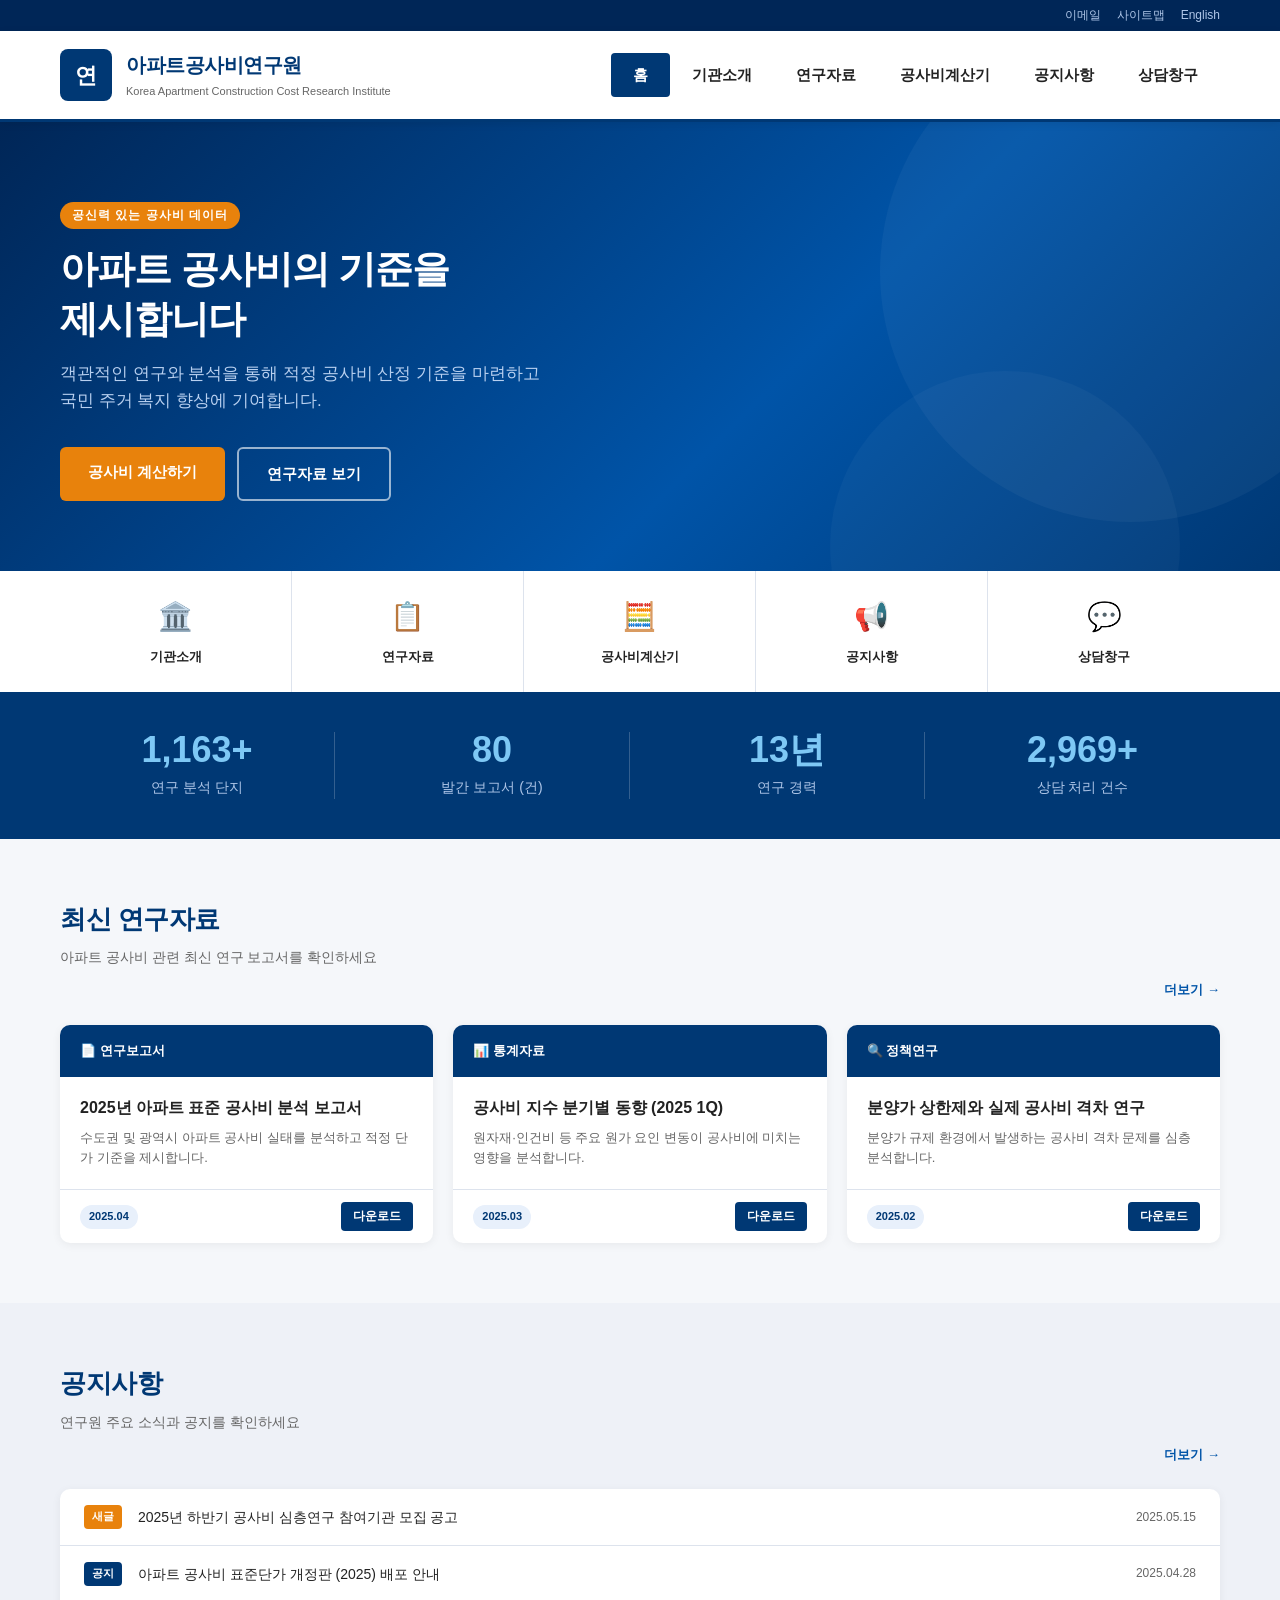
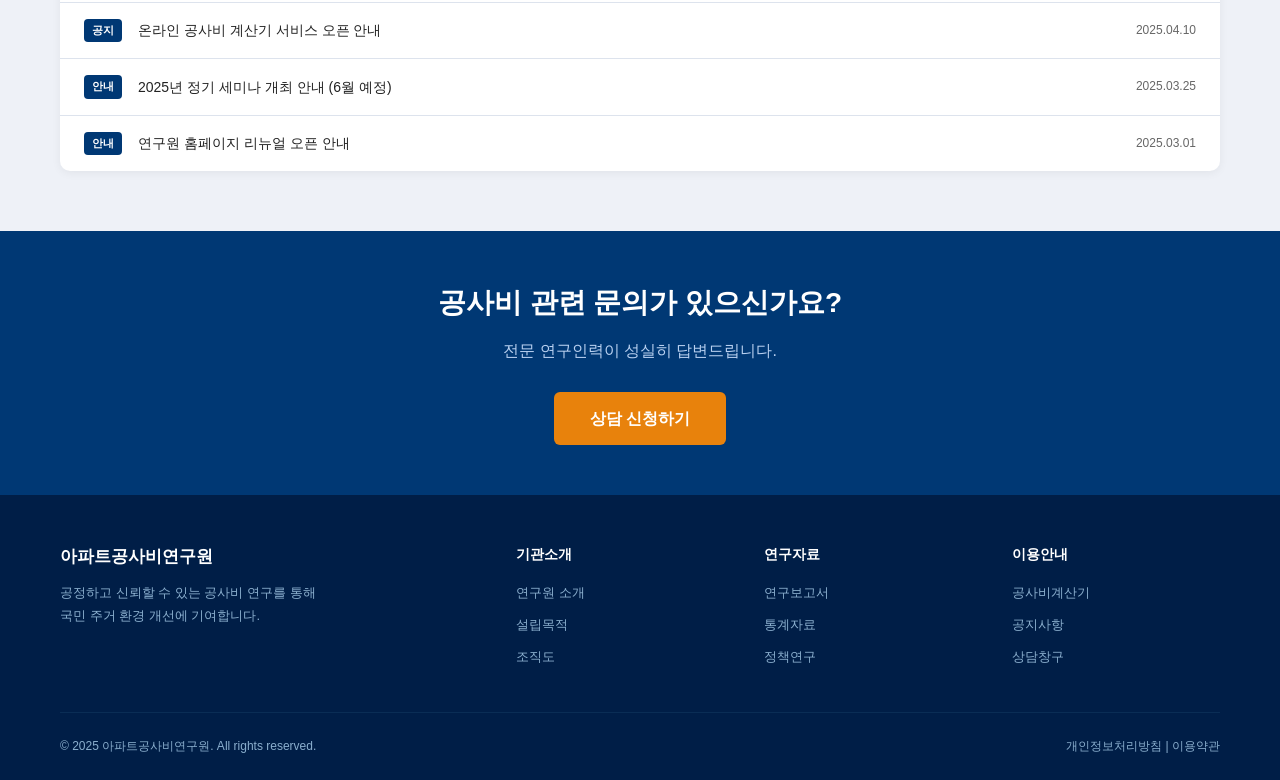
==== index.html @ 6e4dda20 "첫 번째 커밋: 아파트공사비연구원 홈페이지" ====
<!DOCTYPE html>
<html lang="ko">
<head>
  <meta charset="UTF-8">
  <meta name="viewport" content="width=device-width, initial-scale=1.0">
  <title>아파트공사비연구원</title>
  <link rel="stylesheet" href="css/style.css">
</head>
<body>

<!-- 상단 유틸 -->
<div class="top-bar">
  <div class="container">
    <a href="#">이메일</a>
    <a href="#">사이트맵</a>
    <a href="#">English</a>
  </div>
</div>

<!-- 헤더 -->
<header>
  <div class="container">
    <div class="header-inner">
      <a href="index.html" class="logo">
        <div class="logo-icon">연</div>
        <div class="logo-text">
          <h1>아파트공사비연구원</h1>
          <p>Korea Apartment Construction Cost Research Institute</p>
        </div>
      </a>
      <button class="menu-toggle">☰</button>
      <nav>
        <ul>
          <li><a href="index.html" class="active">홈</a></li>
          <li><a href="about.html">기관소개</a></li>
          <li><a href="research.html">연구자료</a></li>
          <li><a href="calculator.html">공사비계산기</a></li>
          <li><a href="news.html">공지사항</a></li>
          <li><a href="contact.html">상담창구</a></li>
        </ul>
      </nav>
    </div>
  </div>
</header>

<!-- 히어로 -->
<section class="hero">
  <div class="container">
    <div class="hero-content">
      <div class="hero-badge">공신력 있는 공사비 데이터</div>
      <h2>아파트 공사비의 기준을<br>제시합니다</h2>
      <p>객관적인 연구와 분석을 통해 적정 공사비 산정 기준을 마련하고<br>국민 주거 복지 향상에 기여합니다.</p>
      <div class="hero-btns">
        <a href="calculator.html" class="btn btn-primary">공사비 계산하기</a>
        <a href="research.html" class="btn btn-outline">연구자료 보기</a>
      </div>
    </div>
  </div>
</section>

<!-- 빠른 메뉴 -->
<div class="quick-menu">
  <div class="container">
    <div class="quick-menu-grid">
      <a href="about.html" class="quick-item">
        <div class="icon">🏛️</div>
        <span>기관소개</span>
      </a>
      <a href="research.html" class="quick-item">
        <div class="icon">📋</div>
        <span>연구자료</span>
      </a>
      <a href="calculator.html" class="quick-item">
        <div class="icon">🧮</div>
        <span>공사비계산기</span>
      </a>
      <a href="news.html" class="quick-item">
        <div class="icon">📢</div>
        <span>공지사항</span>
      </a>
      <a href="contact.html" class="quick-item">
        <div class="icon">💬</div>
        <span>상담창구</span>
      </a>
    </div>
  </div>
</div>

<!-- 통계 -->
<div class="stats-bar">
  <div class="container">
    <div class="stats-grid">
      <div class="stat-item">
        <div class="stat-num" data-target="1240" data-suffix="+">0</div>
        <div class="stat-label">연구 분석 단지</div>
      </div>
      <div class="stat-item">
        <div class="stat-num" data-target="87" data-suffix="">0</div>
        <div class="stat-label">발간 보고서 (건)</div>
      </div>
      <div class="stat-item">
        <div class="stat-num" data-target="15" data-suffix="년">0</div>
        <div class="stat-label">연구 경력</div>
      </div>
      <div class="stat-item">
        <div class="stat-num" data-target="3200" data-suffix="+">0</div>
        <div class="stat-label">상담 처리 건수</div>
      </div>
    </div>
  </div>
</div>

<!-- 최신 연구자료 -->
<section class="section">
  <div class="container">
    <div class="section-header">
      <div>
        <div class="section-title">최신 연구자료</div>
        <div class="section-subtitle">아파트 공사비 관련 최신 연구 보고서를 확인하세요</div>
      </div>
      <a href="research.html" class="more-link">더보기 →</a>
    </div>
    <div class="card-grid">
      <div class="card">
        <div class="card-header">📄 연구보고서</div>
        <div class="card-body">
          <h3>2025년 아파트 표준 공사비 분석 보고서</h3>
          <p>수도권 및 광역시 아파트 공사비 실태를 분석하고 적정 단가 기준을 제시합니다.</p>
        </div>
        <div class="card-footer">
          <span class="tag">2025.04</span>
          <a href="research.html" class="download-btn">다운로드</a>
        </div>
      </div>
      <div class="card">
        <div class="card-header">📊 통계자료</div>
        <div class="card-body">
          <h3>공사비 지수 분기별 동향 (2025 1Q)</h3>
          <p>원자재·인건비 등 주요 원가 요인 변동이 공사비에 미치는 영향을 분석합니다.</p>
        </div>
        <div class="card-footer">
          <span class="tag">2025.03</span>
          <a href="research.html" class="download-btn">다운로드</a>
        </div>
      </div>
      <div class="card">
        <div class="card-header">🔍 정책연구</div>
        <div class="card-body">
          <h3>분양가 상한제와 실제 공사비 격차 연구</h3>
          <p>분양가 규제 환경에서 발생하는 공사비 격차 문제를 심층 분석합니다.</p>
        </div>
        <div class="card-footer">
          <span class="tag">2025.02</span>
          <a href="research.html" class="download-btn">다운로드</a>
        </div>
      </div>
    </div>
  </div>
</section>

<!-- 공지사항 -->
<section class="section section-gray">
  <div class="container">
    <div class="section-header">
      <div>
        <div class="section-title">공지사항</div>
        <div class="section-subtitle">연구원 주요 소식과 공지를 확인하세요</div>
      </div>
      <a href="news.html" class="more-link">더보기 →</a>
    </div>
    <div class="notice-list">
      <div class="notice-item">
        <span class="notice-badge new">새글</span>
        <span class="notice-title">2025년 하반기 공사비 심층연구 참여기관 모집 공고</span>
        <span class="notice-date">2025.05.15</span>
      </div>
      <div class="notice-item">
        <span class="notice-badge">공지</span>
        <span class="notice-title">아파트 공사비 표준단가 개정판 (2025) 배포 안내</span>
        <span class="notice-date">2025.04.28</span>
      </div>
      <div class="notice-item">
        <span class="notice-badge">공지</span>
        <span class="notice-title">온라인 공사비 계산기 서비스 오픈 안내</span>
        <span class="notice-date">2025.04.10</span>
      </div>
      <div class="notice-item">
        <span class="notice-badge">안내</span>
        <span class="notice-title">2025년 정기 세미나 개최 안내 (6월 예정)</span>
        <span class="notice-date">2025.03.25</span>
      </div>
      <div class="notice-item">
        <span class="notice-badge">안내</span>
        <span class="notice-title">연구원 홈페이지 리뉴얼 오픈 안내</span>
        <span class="notice-date">2025.03.01</span>
      </div>
    </div>
  </div>
</section>

<!-- 상담 배너 -->
<section class="section" style="background: var(--primary); color: white; padding: 50px 0;">
  <div class="container" style="text-align: center;">
    <h2 style="font-size: 28px; margin-bottom: 12px;">공사비 관련 문의가 있으신가요?</h2>
    <p style="color: #b8d0f0; margin-bottom: 28px; font-size: 16px;">전문 연구인력이 성실히 답변드립니다.</p>
    <a href="contact.html" class="btn btn-primary" style="font-size: 16px; padding: 14px 36px;">상담 신청하기</a>
  </div>
</section>

<!-- 푸터 -->
<footer>
  <div class="container">
    <div class="footer-grid">
      <div class="footer-logo">
        <h3>아파트공사비연구원</h3>
        <p>공정하고 신뢰할 수 있는 공사비 연구를 통해<br>국민 주거 환경 개선에 기여합니다.</p>
      </div>
      <div class="footer-col">
        <h4>기관소개</h4>
        <ul>
          <li><a href="about.html">연구원 소개</a></li>
          <li><a href="about.html#mission">설립목적</a></li>
          <li><a href="about.html#org">조직도</a></li>
        </ul>
      </div>
      <div class="footer-col">
        <h4>연구자료</h4>
        <ul>
          <li><a href="research.html">연구보고서</a></li>
          <li><a href="research.html">통계자료</a></li>
          <li><a href="research.html">정책연구</a></li>
        </ul>
      </div>
      <div class="footer-col">
        <h4>이용안내</h4>
        <ul>
          <li><a href="calculator.html">공사비계산기</a></li>
          <li><a href="news.html">공지사항</a></li>
          <li><a href="contact.html">상담창구</a></li>
        </ul>
      </div>
    </div>
    <div class="footer-bottom">
      <span>© 2025 아파트공사비연구원. All rights reserved.</span>
      <span>개인정보처리방침 | 이용약관</span>
    </div>
  </div>
</footer>

<!-- 모달 -->
<div class="modal-overlay" id="modal">
  <div class="modal">
    <h3 id="modal-title"></h3>
    <p id="modal-msg"></p>
    <button class="btn" onclick="closeModal()">확인</button>
  </div>
</div>

<script src="js/main.js"></script>
</body>
</html>
---- css/style.css ----
/* 공통 스타일 */
* { margin: 0; padding: 0; box-sizing: border-box; }

:root {
  --primary: #003874;
  --primary-light: #0054a8;
  --accent: #e8820c;
  --bg: #f5f7fa;
  --text: #222;
  --text-muted: #666;
  --border: #dde3ed;
  --white: #fff;
}

body {
  font-family: 'Malgun Gothic', '맑은 고딕', sans-serif;
  color: var(--text);
  background: var(--bg);
  font-size: 15px;
  line-height: 1.6;
}

a { text-decoration: none; color: inherit; }
ul { list-style: none; }
img { max-width: 100%; }

/* 상단 유틸 바 */
.top-bar {
  background: #002657;
  color: #aec6e8;
  font-size: 12px;
  padding: 6px 0;
}
.top-bar .container {
  display: flex;
  justify-content: flex-end;
  gap: 16px;
}
.top-bar a { color: #aec6e8; }
.top-bar a:hover { color: #fff; }

/* 헤더 */
header {
  background: var(--white);
  border-bottom: 3px solid var(--primary);
  position: sticky;
  top: 0;
  z-index: 100;
  box-shadow: 0 2px 8px rgba(0,0,0,0.08);
}
.header-inner {
  display: flex;
  align-items: center;
  justify-content: space-between;
  padding: 18px 0;
}
.logo {
  display: flex;
  align-items: center;
  gap: 14px;
}
.logo-icon {
  width: 52px;
  height: 52px;
  background: var(--primary);
  border-radius: 8px;
  display: flex;
  align-items: center;
  justify-content: center;
  color: white;
  font-size: 22px;
  font-weight: bold;
}
.logo-text h1 {
  font-size: 20px;
  font-weight: 800;
  color: var(--primary);
  letter-spacing: -0.5px;
}
.logo-text p {
  font-size: 11px;
  color: var(--text-muted);
  margin-top: 2px;
}

/* 네비게이션 */
nav ul {
  display: flex;
  gap: 0;
}
nav ul li a {
  display: block;
  padding: 10px 22px;
  font-size: 15px;
  font-weight: 600;
  color: var(--text);
  border-radius: 4px;
  transition: background 0.15s, color 0.15s;
}
nav ul li a:hover,
nav ul li a.active {
  background: var(--primary);
  color: var(--white);
}

/* 모바일 메뉴 버튼 */
.menu-toggle {
  display: none;
  background: none;
  border: none;
  font-size: 24px;
  cursor: pointer;
  color: var(--primary);
}

/* 컨테이너 */
.container {
  max-width: 1200px;
  margin: 0 auto;
  padding: 0 20px;
}

/* 히어로 배너 */
.hero {
  background: linear-gradient(135deg, #002657 0%, #0054a8 60%, #003874 100%);
  color: white;
  padding: 80px 0 70px;
  position: relative;
  overflow: hidden;
}
.hero::before {
  content: '';
  position: absolute;
  right: -100px;
  top: -100px;
  width: 500px;
  height: 500px;
  background: rgba(255,255,255,0.04);
  border-radius: 50%;
}
.hero::after {
  content: '';
  position: absolute;
  right: 100px;
  bottom: -150px;
  width: 350px;
  height: 350px;
  background: rgba(255,255,255,0.03);
  border-radius: 50%;
}
.hero-content { position: relative; z-index: 1; }
.hero-badge {
  display: inline-block;
  background: var(--accent);
  color: white;
  font-size: 12px;
  font-weight: 700;
  padding: 4px 12px;
  border-radius: 20px;
  margin-bottom: 16px;
  letter-spacing: 1px;
}
.hero h2 {
  font-size: 38px;
  font-weight: 800;
  line-height: 1.3;
  margin-bottom: 16px;
  letter-spacing: -1px;
}
.hero p {
  font-size: 17px;
  color: #b8d0f0;
  margin-bottom: 32px;
  max-width: 560px;
}
.hero-btns {
  display: flex;
  gap: 12px;
  flex-wrap: wrap;
}
.btn {
  display: inline-block;
  padding: 13px 28px;
  border-radius: 6px;
  font-size: 15px;
  font-weight: 700;
  cursor: pointer;
  border: none;
  transition: all 0.2s;
}
.btn-primary {
  background: var(--accent);
  color: white;
}
.btn-primary:hover { background: #c96c08; transform: translateY(-1px); }
.btn-outline {
  background: transparent;
  color: white;
  border: 2px solid rgba(255,255,255,0.6);
}
.btn-outline:hover { background: rgba(255,255,255,0.1); transform: translateY(-1px); }

/* 빠른 메뉴 */
.quick-menu {
  background: var(--white);
  box-shadow: 0 4px 16px rgba(0,0,0,0.08);
}
.quick-menu-grid {
  display: grid;
  grid-template-columns: repeat(5, 1fr);
}
.quick-item {
  display: flex;
  flex-direction: column;
  align-items: center;
  gap: 8px;
  padding: 24px 10px;
  color: var(--text);
  border-right: 1px solid var(--border);
  transition: background 0.15s;
}
.quick-item:last-child { border-right: none; }
.quick-item:hover { background: #f0f4fb; color: var(--primary); }
.quick-item .icon {
  font-size: 28px;
}
.quick-item span {
  font-size: 13px;
  font-weight: 600;
}

/* 섹션 공통 */
.section { padding: 60px 0; }
.section-gray { background: #eef1f7; }
.section-title {
  font-size: 26px;
  font-weight: 800;
  color: var(--primary);
  margin-bottom: 6px;
  letter-spacing: -0.5px;
}
.section-subtitle {
  font-size: 14px;
  color: var(--text-muted);
  margin-bottom: 32px;
}
.section-header {
  display: flex;
  justify-content: space-between;
  align-items: flex-end;
  margin-bottom: 24px;
}
.more-link {
  font-size: 13px;
  color: var(--primary-light);
  font-weight: 600;
}
.more-link:hover { text-decoration: underline; }

/* 카드 그리드 */
.card-grid {
  display: grid;
  grid-template-columns: repeat(3, 1fr);
  gap: 20px;
}
.card {
  background: var(--white);
  border-radius: 10px;
  overflow: hidden;
  box-shadow: 0 2px 10px rgba(0,0,0,0.06);
  transition: transform 0.2s, box-shadow 0.2s;
}
.card:hover {
  transform: translateY(-4px);
  box-shadow: 0 8px 24px rgba(0,0,0,0.12);
}
.card-header {
  background: var(--primary);
  color: white;
  padding: 16px 20px;
  font-size: 13px;
  font-weight: 700;
  display: flex;
  align-items: center;
  gap: 8px;
}
.card-body { padding: 20px; }
.card-body h3 {
  font-size: 16px;
  font-weight: 700;
  margin-bottom: 8px;
  line-height: 1.4;
}
.card-body p {
  font-size: 13px;
  color: var(--text-muted);
  line-height: 1.6;
}
.card-footer {
  padding: 12px 20px;
  border-top: 1px solid var(--border);
  display: flex;
  justify-content: space-between;
  align-items: center;
  font-size: 12px;
  color: var(--text-muted);
}
.tag {
  display: inline-block;
  background: #e8f0fb;
  color: var(--primary);
  font-size: 11px;
  font-weight: 700;
  padding: 3px 9px;
  border-radius: 20px;
}

/* 공지사항 리스트 */
.notice-list { background: white; border-radius: 10px; overflow: hidden; box-shadow: 0 2px 10px rgba(0,0,0,0.06); }
.notice-item {
  display: flex;
  align-items: center;
  padding: 16px 24px;
  border-bottom: 1px solid var(--border);
  gap: 16px;
  transition: background 0.15s;
}
.notice-item:last-child { border-bottom: none; }
.notice-item:hover { background: #f8faff; }
.notice-badge {
  background: var(--primary);
  color: white;
  font-size: 11px;
  font-weight: 700;
  padding: 3px 8px;
  border-radius: 4px;
  white-space: nowrap;
}
.notice-badge.new { background: var(--accent); }
.notice-title {
  flex: 1;
  font-size: 14px;
  font-weight: 500;
}
.notice-date {
  font-size: 12px;
  color: var(--text-muted);
  white-space: nowrap;
}

/* 통계 */
.stats-bar {
  background: var(--primary);
  color: white;
  padding: 40px 0;
}
.stats-grid {
  display: grid;
  grid-template-columns: repeat(4, 1fr);
  text-align: center;
  gap: 20px;
}
.stat-item { border-right: 1px solid rgba(255,255,255,0.2); }
.stat-item:last-child { border-right: none; }
.stat-num {
  font-size: 36px;
  font-weight: 800;
  color: #7ec8f5;
  line-height: 1;
  margin-bottom: 8px;
}
.stat-label { font-size: 14px; color: #aec6e8; }

/* 계산기 */
.calc-section {
  background: white;
  border-radius: 12px;
  padding: 36px;
  box-shadow: 0 2px 16px rgba(0,0,0,0.08);
}
.calc-grid {
  display: grid;
  grid-template-columns: 1fr 1fr;
  gap: 40px;
  align-items: start;
}
.form-group { margin-bottom: 20px; }
.form-group label {
  display: block;
  font-size: 13px;
  font-weight: 700;
  color: var(--primary);
  margin-bottom: 6px;
}
.form-group input,
.form-group select,
.form-group textarea {
  width: 100%;
  padding: 11px 14px;
  border: 1.5px solid var(--border);
  border-radius: 6px;
  font-size: 14px;
  font-family: inherit;
  transition: border-color 0.2s;
  background: white;
}
.form-group input:focus,
.form-group select:focus,
.form-group textarea:focus {
  outline: none;
  border-color: var(--primary-light);
}
.form-group textarea { height: 100px; resize: vertical; }
.calc-result {
  background: #f0f5ff;
  border: 2px solid var(--primary);
  border-radius: 10px;
  padding: 28px;
}
.calc-result h3 {
  font-size: 16px;
  color: var(--primary);
  margin-bottom: 20px;
  font-weight: 700;
}
.result-row {
  display: flex;
  justify-content: space-between;
  align-items: center;
  padding: 10px 0;
  border-bottom: 1px solid #d0dcf0;
  font-size: 14px;
}
.result-row:last-child { border-bottom: none; }
.result-row.total {
  font-weight: 800;
  font-size: 16px;
  color: var(--primary);
  padding-top: 16px;
  margin-top: 4px;
}
.result-val { font-weight: 700; color: var(--primary-light); }
.result-row.total .result-val { color: var(--accent); font-size: 20px; }

/* 상담창구 */
.contact-grid {
  display: grid;
  grid-template-columns: 1fr 1fr;
  gap: 40px;
}
.contact-info { padding: 36px; background: var(--primary); color: white; border-radius: 12px; }
.contact-info h3 { font-size: 20px; margin-bottom: 24px; }
.contact-detail {
  display: flex;
  align-items: flex-start;
  gap: 14px;
  margin-bottom: 20px;
}
.contact-detail .icon { font-size: 20px; margin-top: 2px; }
.contact-detail h4 { font-size: 13px; color: #aec6e8; margin-bottom: 4px; }
.contact-detail p { font-size: 15px; font-weight: 600; }
.contact-form { background: white; border-radius: 12px; padding: 36px; box-shadow: 0 2px 16px rgba(0,0,0,0.08); }
.contact-form h3 { font-size: 20px; color: var(--primary); margin-bottom: 24px; font-weight: 700; }
.btn-submit {
  width: 100%;
  padding: 14px;
  background: var(--primary);
  color: white;
  border: none;
  border-radius: 6px;
  font-size: 15px;
  font-weight: 700;
  cursor: pointer;
  transition: background 0.2s;
  font-family: inherit;
}
.btn-submit:hover { background: var(--primary-light); }

/* 페이지 히어로 */
.page-hero {
  background: linear-gradient(135deg, #002657, #003874);
  color: white;
  padding: 50px 0;
}
.page-hero h2 { font-size: 28px; font-weight: 800; margin-bottom: 8px; }
.page-hero p { color: #b8d0f0; font-size: 15px; }
.breadcrumb {
  font-size: 13px;
  color: #7aa8d4;
  margin-bottom: 12px;
}
.breadcrumb span { color: white; }

/* 테이블 */
.data-table { width: 100%; border-collapse: collapse; background: white; border-radius: 10px; overflow: hidden; box-shadow: 0 2px 10px rgba(0,0,0,0.06); }
.data-table th {
  background: var(--primary);
  color: white;
  padding: 14px 18px;
  font-size: 13px;
  font-weight: 700;
  text-align: left;
}
.data-table td {
  padding: 13px 18px;
  border-bottom: 1px solid var(--border);
  font-size: 14px;
}
.data-table tr:last-child td { border-bottom: none; }
.data-table tr:hover td { background: #f8faff; }
.download-btn {
  display: inline-block;
  background: var(--primary);
  color: white;
  padding: 5px 12px;
  border-radius: 4px;
  font-size: 12px;
  font-weight: 700;
}
.download-btn:hover { background: var(--primary-light); }

/* 푸터 */
footer {
  background: #001e47;
  color: #8aafce;
  padding: 48px 0 24px;
}
.footer-grid {
  display: grid;
  grid-template-columns: 2fr 1fr 1fr 1fr;
  gap: 40px;
  padding-bottom: 36px;
  border-bottom: 1px solid #0a2d55;
}
.footer-logo h3 { color: white; font-size: 17px; margin-bottom: 10px; }
.footer-logo p { font-size: 13px; line-height: 1.8; }
.footer-col h4 { color: white; font-size: 14px; font-weight: 700; margin-bottom: 14px; }
.footer-col ul li { margin-bottom: 8px; }
.footer-col ul li a { font-size: 13px; color: #8aafce; }
.footer-col ul li a:hover { color: white; }
.footer-bottom {
  display: flex;
  justify-content: space-between;
  align-items: center;
  padding-top: 24px;
  font-size: 12px;
}

/* 알림 모달 */
.modal-overlay {
  display: none;
  position: fixed;
  inset: 0;
  background: rgba(0,0,0,0.5);
  z-index: 999;
  align-items: center;
  justify-content: center;
}
.modal-overlay.show { display: flex; }
.modal {
  background: white;
  border-radius: 12px;
  padding: 40px;
  max-width: 400px;
  width: 90%;
  text-align: center;
}
.modal h3 { font-size: 20px; color: var(--primary); margin-bottom: 12px; }
.modal p { color: var(--text-muted); margin-bottom: 24px; }
.modal .btn { background: var(--primary); color: white; }

/* 반응형 */
@media (max-width: 900px) {
  .card-grid { grid-template-columns: repeat(2, 1fr); }
  .quick-menu-grid { grid-template-columns: repeat(3, 1fr); }
  .quick-item:nth-child(3) { border-right: none; }
  .stats-grid { grid-template-columns: repeat(2, 1fr); }
  .stat-item:nth-child(2) { border-right: none; }
  .calc-grid, .contact-grid { grid-template-columns: 1fr; }
  .footer-grid { grid-template-columns: 1fr 1fr; }
  nav ul { display: none; }
  nav ul.open { display: flex; flex-direction: column; position: absolute; top: 100%; left: 0; right: 0; background: white; box-shadow: 0 4px 16px rgba(0,0,0,0.12); padding: 8px; }
  .menu-toggle { display: block; }
  header { position: relative; }
  .header-inner { flex-wrap: wrap; }
}
@media (max-width: 600px) {
  .hero h2 { font-size: 26px; }
  .card-grid { grid-template-columns: 1fr; }
  .quick-menu-grid { grid-template-columns: repeat(2, 1fr); }
  .quick-item:nth-child(2) { border-right: none; }
  .footer-grid { grid-template-columns: 1fr; }
  .stats-grid { grid-template-columns: 1fr 1fr; }
}
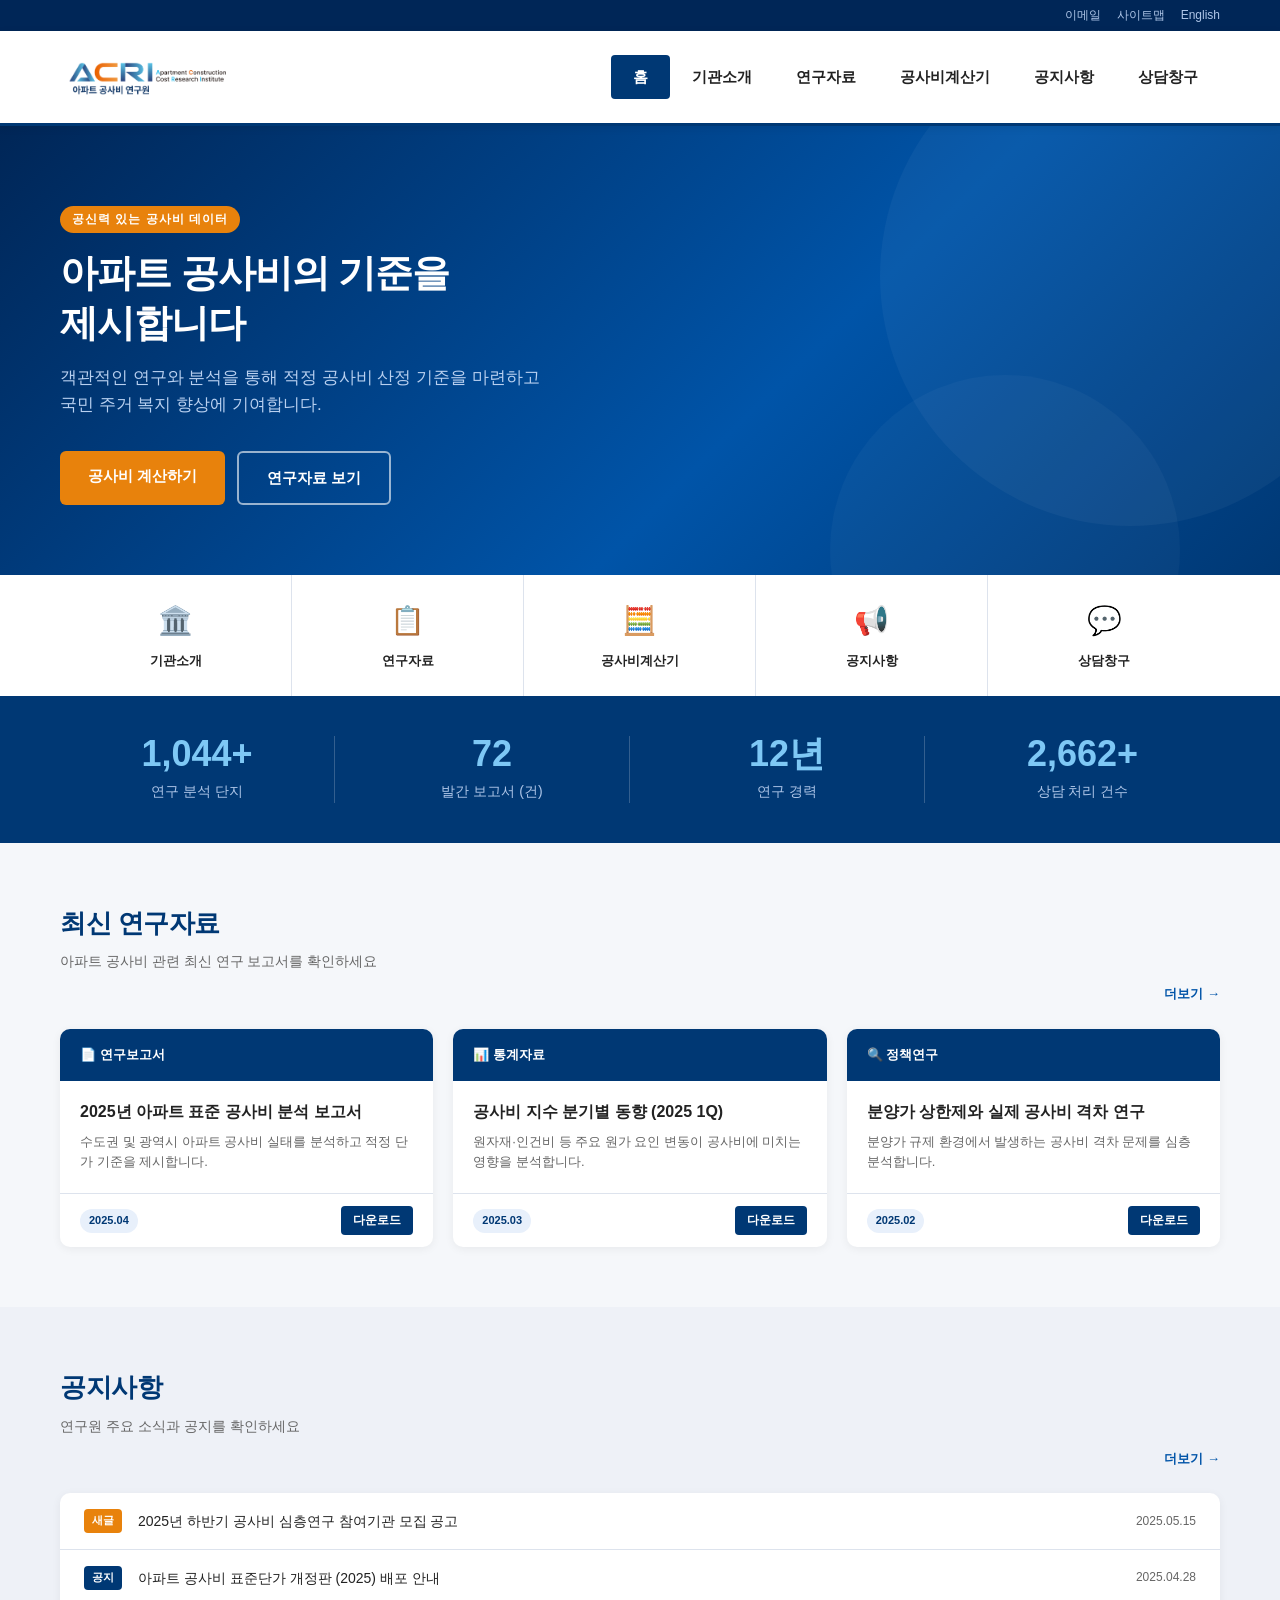
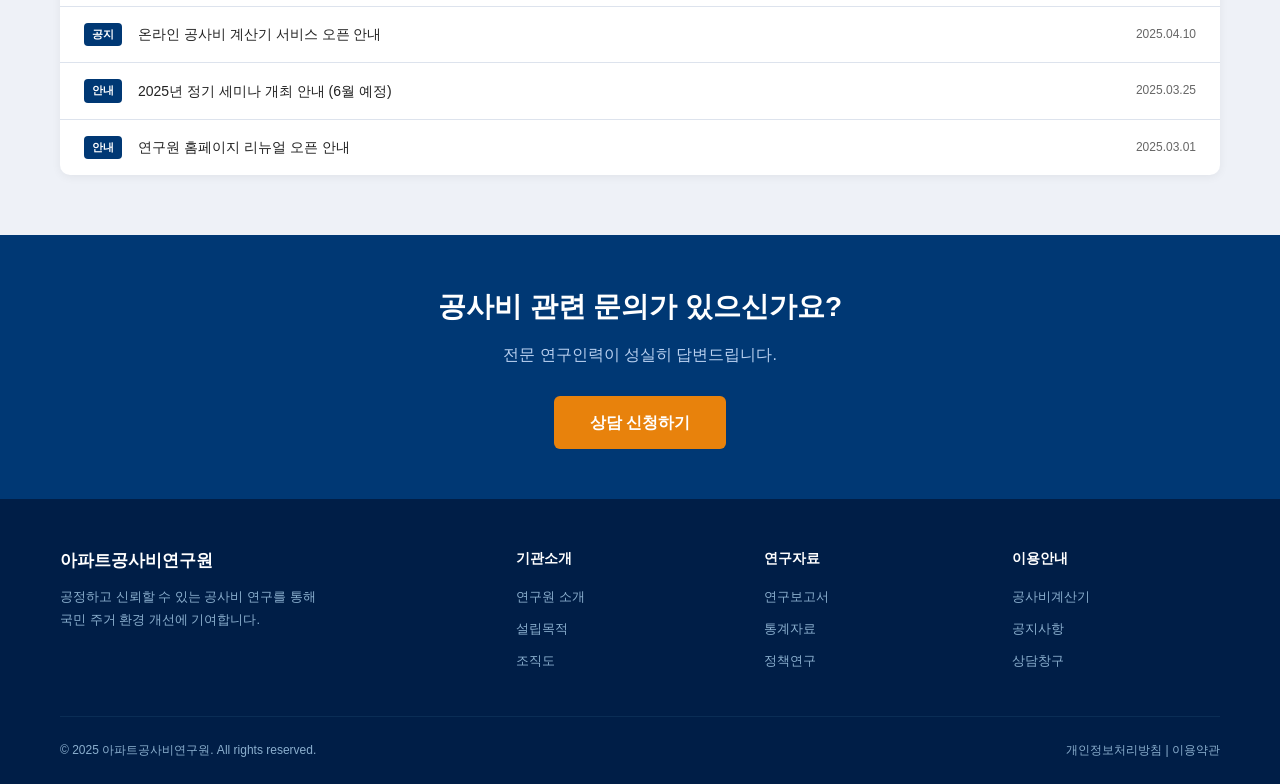
==== commit 9035da25: "로고 교체: ACRI 실제 로고 이미지 적용 (전체 페이지) Co-Authored-By: Claude Sonnet 4.6 <noreply@anthropic.com>" ====
--- a/index.html
+++ b/index.html
@@ -22,11 +22,7 @@
   <div class="container">
     <div class="header-inner">
       <a href="index.html" class="logo">
-        <div class="logo-icon">연</div>
-        <div class="logo-text">
-          <h1>아파트공사비연구원</h1>
-          <p>Korea Apartment Construction Cost Research Institute</p>
-        </div>
+        <img src="images/logo.png" alt="아파트 공사비 연구원">
       </a>
       <button class="menu-toggle">☰</button>
       <nav>
--- a/css/style.css
+++ b/css/style.css
@@ -57,30 +57,11 @@
 .logo {
   display: flex;
   align-items: center;
-  gap: 14px;
-}
-.logo-icon {
-  width: 52px;
-  height: 52px;
-  background: var(--primary);
-  border-radius: 8px;
-  display: flex;
-  align-items: center;
-  justify-content: center;
-  color: white;
-  font-size: 22px;
-  font-weight: bold;
-}
-.logo-text h1 {
-  font-size: 20px;
-  font-weight: 800;
-  color: var(--primary);
-  letter-spacing: -0.5px;
-}
-.logo-text p {
-  font-size: 11px;
-  color: var(--text-muted);
-  margin-top: 2px;
+}
+.logo img {
+  height: 56px;
+  width: auto;
+  display: block;
 }
 
 /* 네비게이션 */
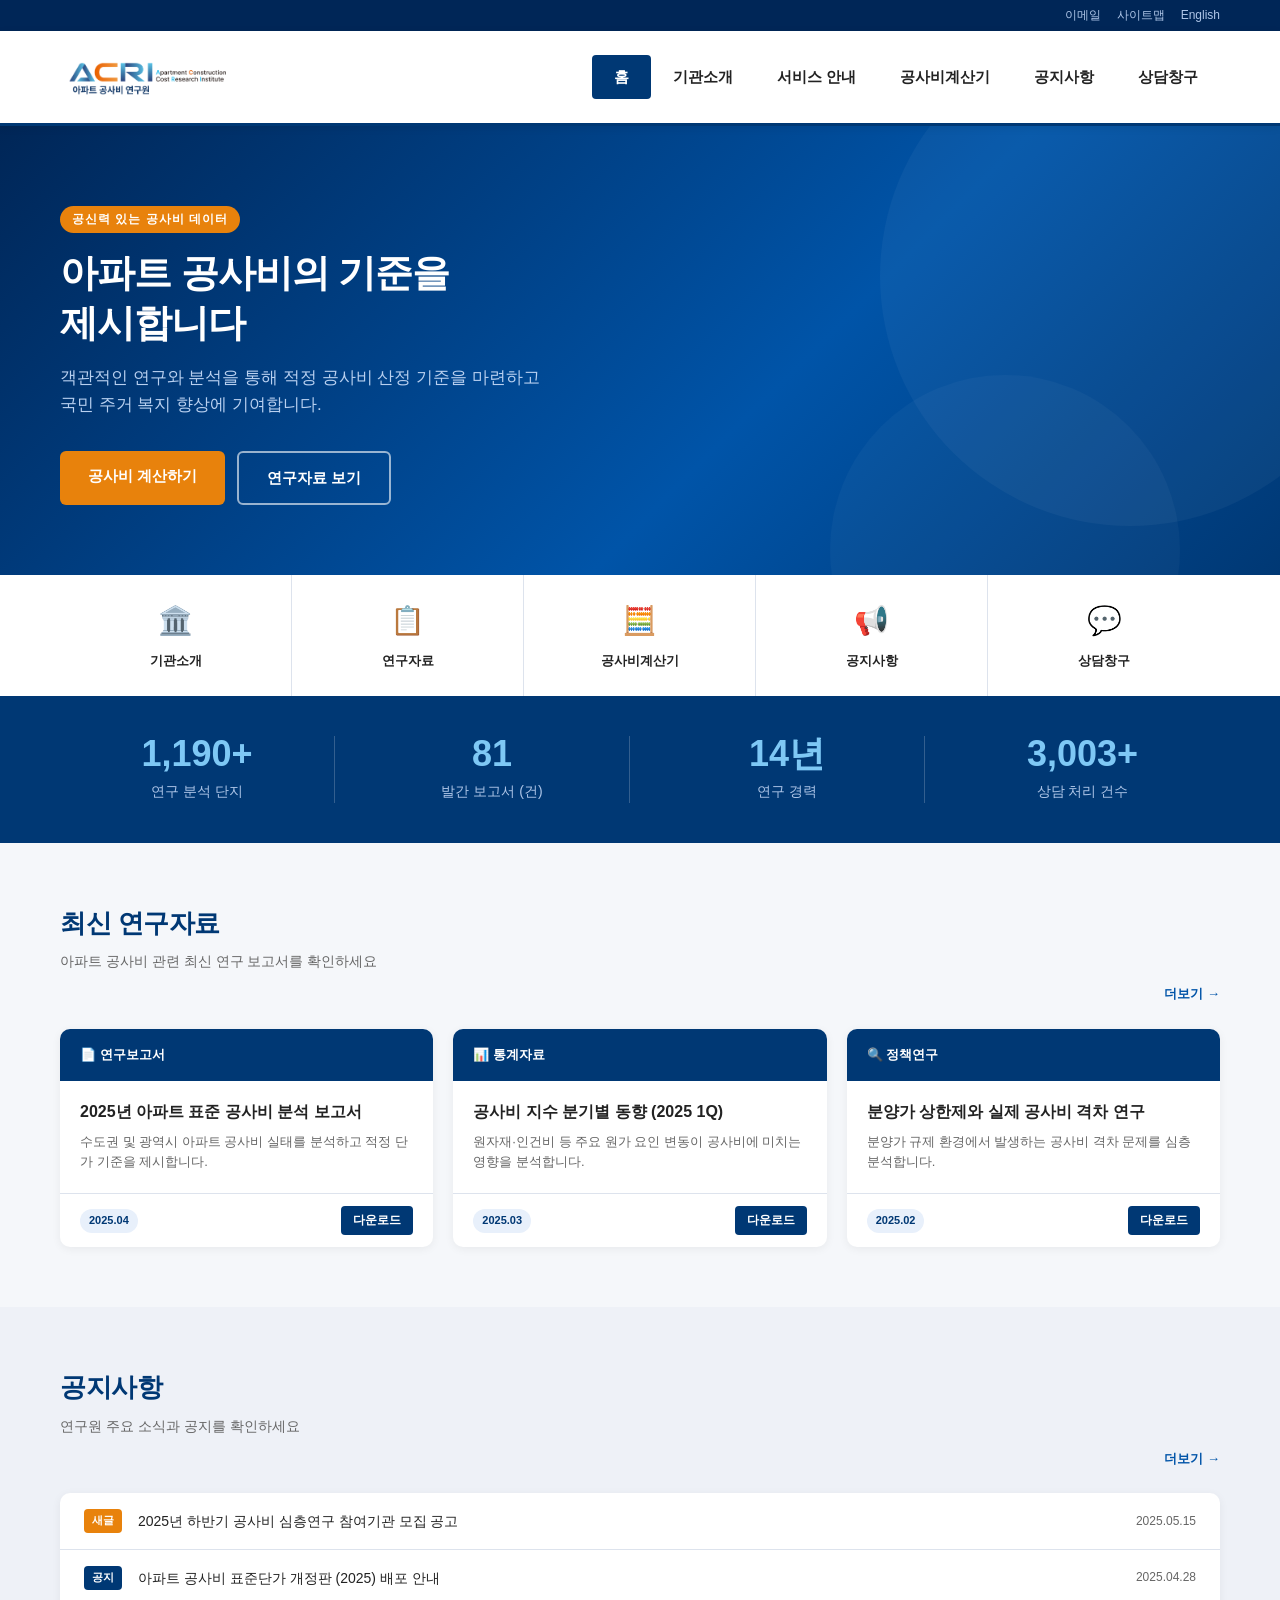
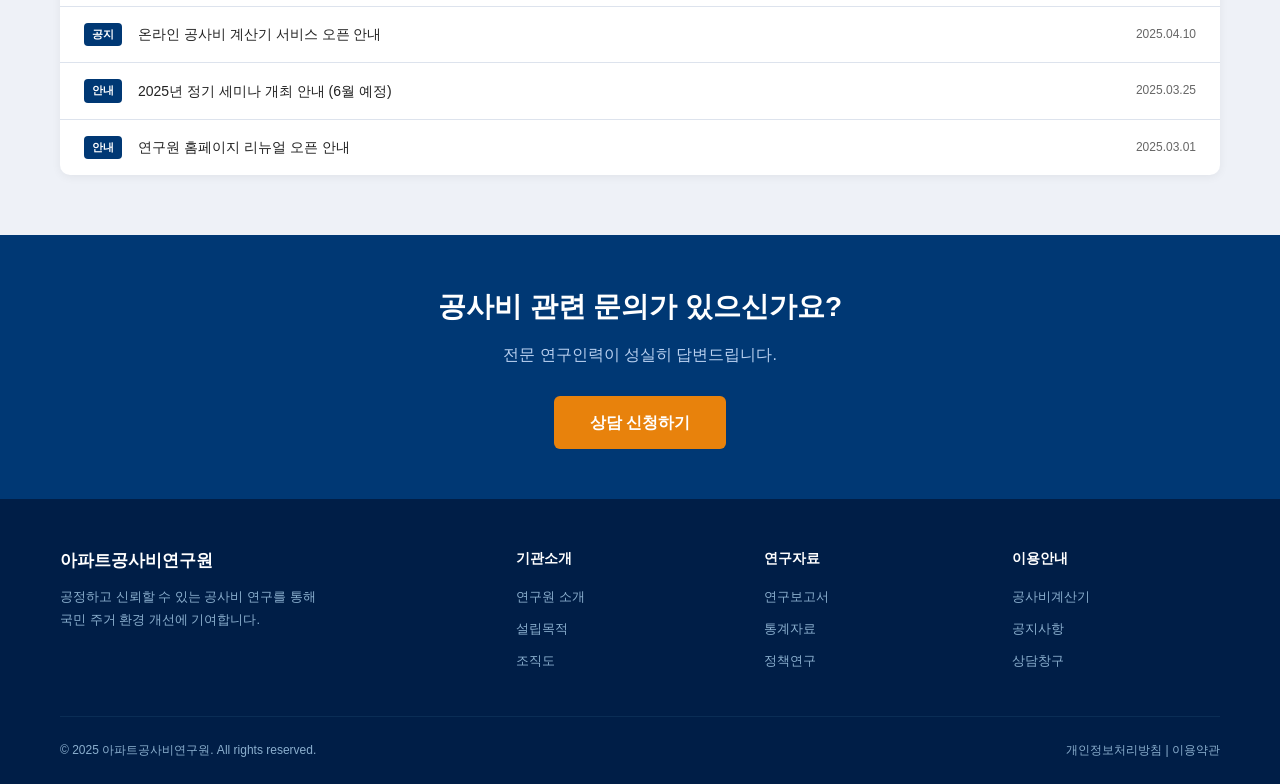
==== commit 1aa256e7: "서비스 안내 페이지 전면 개편: 6대 핵심 서비스 카드 레이아웃 적용 Co-Authored-By: Claude Sonnet 4.6 <noreply@anthropic.com>" ====
--- a/index.html
+++ b/index.html
@@ -29,7 +29,7 @@
         <ul>
           <li><a href="index.html" class="active">홈</a></li>
           <li><a href="about.html">기관소개</a></li>
-          <li><a href="research.html">연구자료</a></li>
+          <li><a href="research.html">서비스 안내</a></li>
           <li><a href="calculator.html">공사비계산기</a></li>
           <li><a href="news.html">공지사항</a></li>
           <li><a href="contact.html">상담창구</a></li>
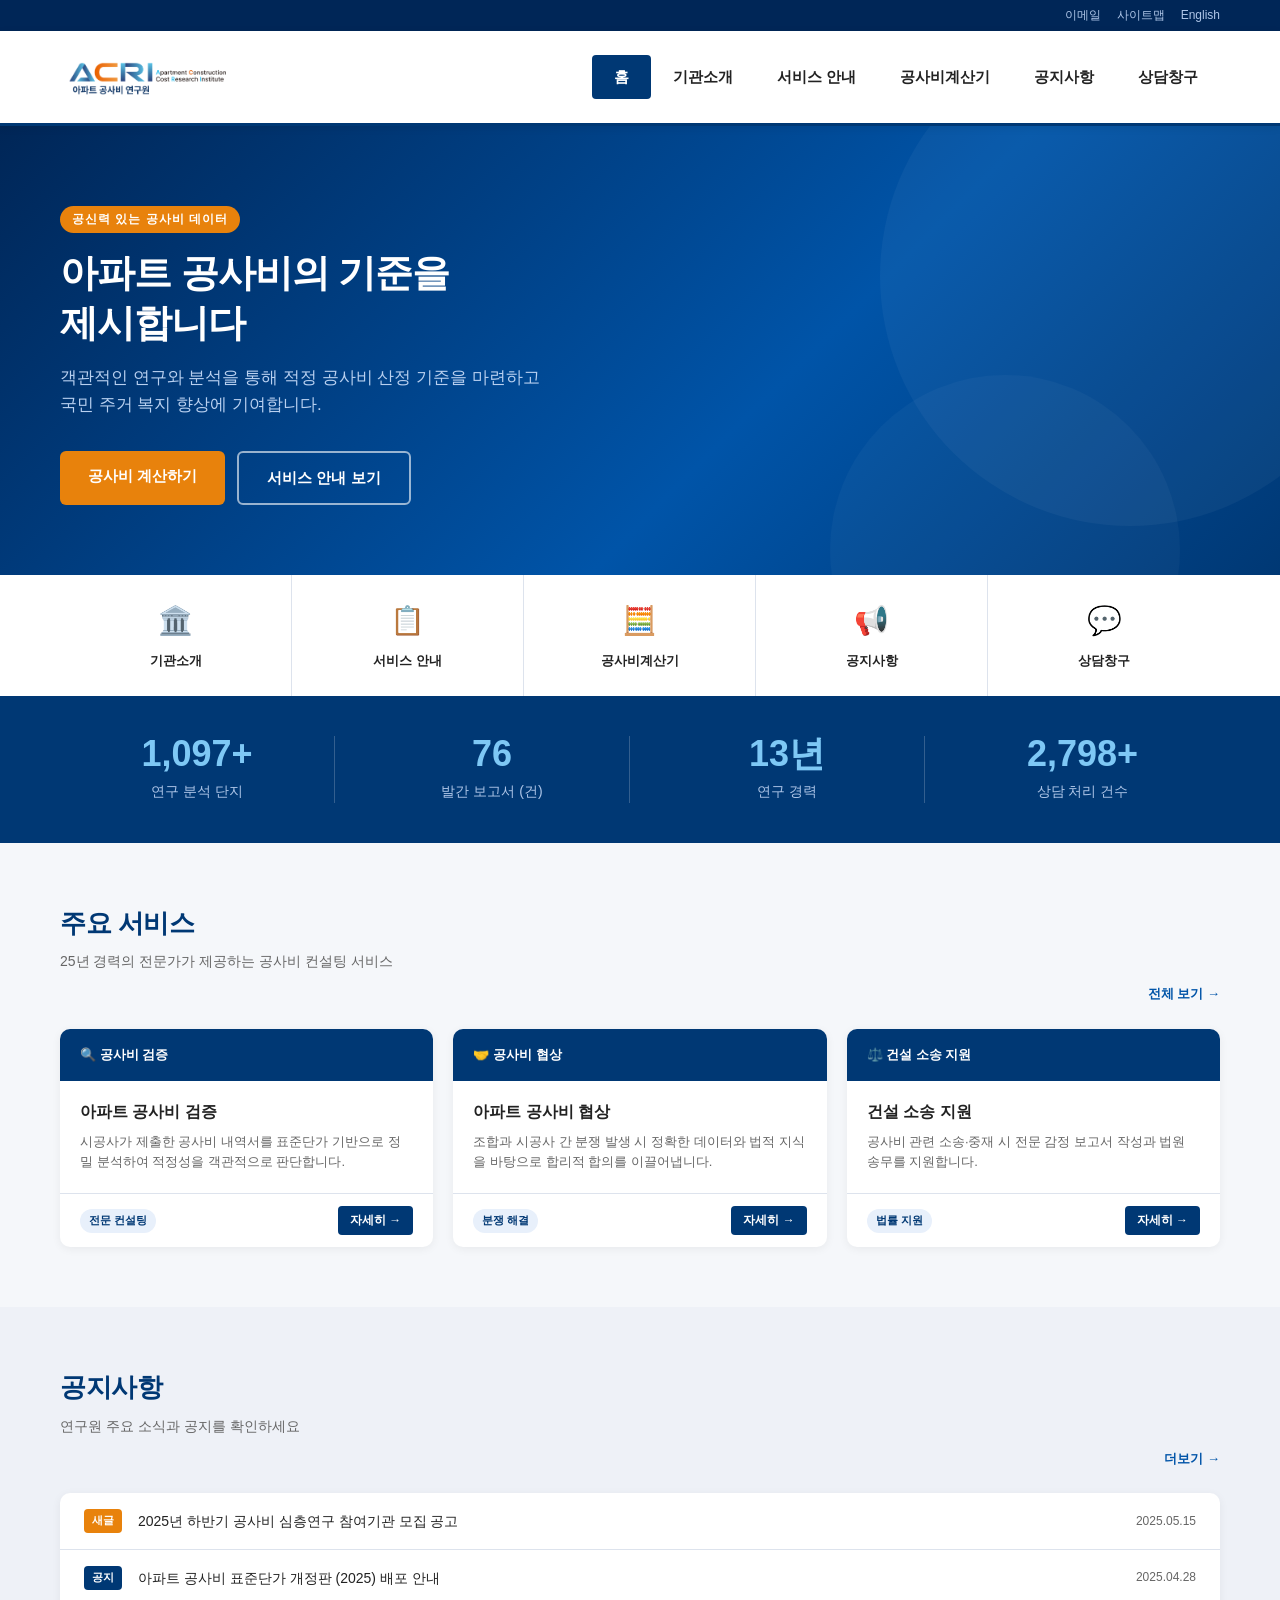
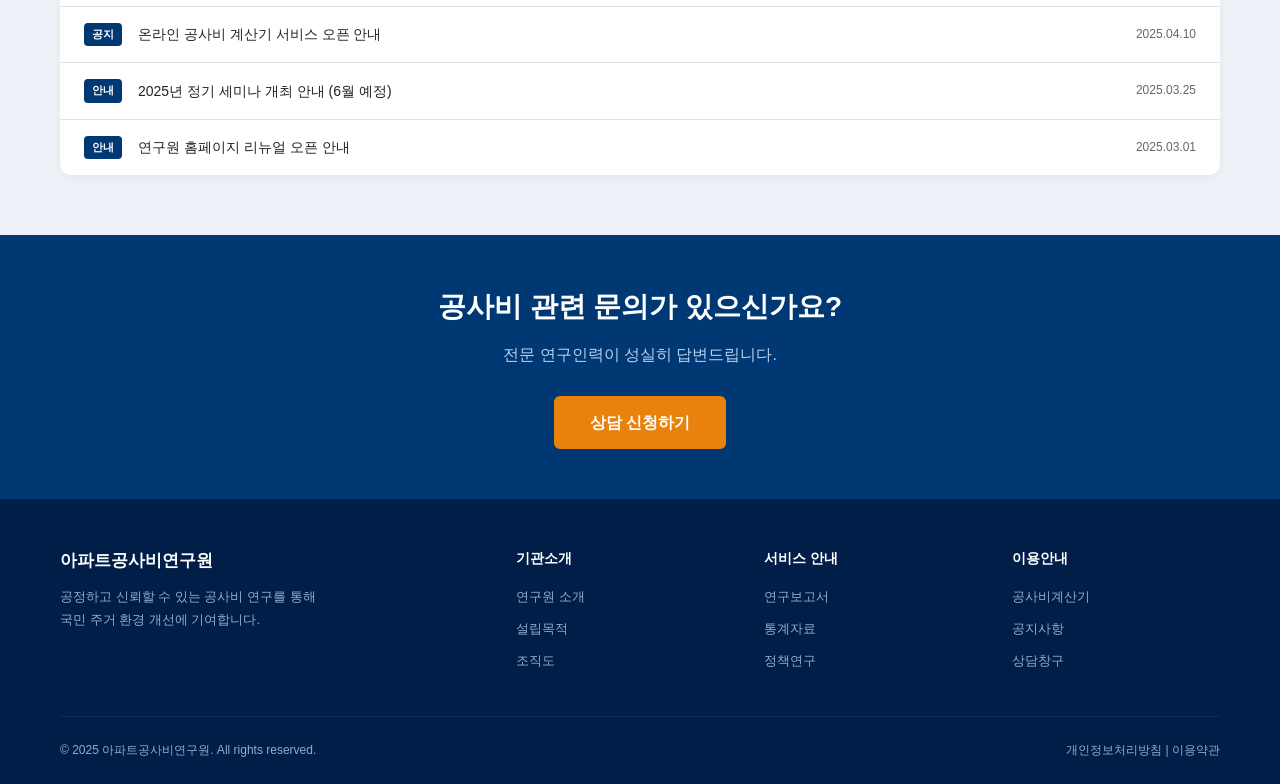
==== commit 1b07dc42: "홈페이지: 연구자료 → 서비스 안내로 전체 변경 (퀵메뉴·섹션·푸터) Co-Authored-By: Claude Sonnet 4.6 <noreply@anthropic.com>" ====
--- a/index.html
+++ b/index.html
@@ -48,7 +48,7 @@
       <p>객관적인 연구와 분석을 통해 적정 공사비 산정 기준을 마련하고<br>국민 주거 복지 향상에 기여합니다.</p>
       <div class="hero-btns">
         <a href="calculator.html" class="btn btn-primary">공사비 계산하기</a>
-        <a href="research.html" class="btn btn-outline">연구자료 보기</a>
+        <a href="research.html" class="btn btn-outline">서비스 안내 보기</a>
       </div>
     </div>
   </div>
@@ -64,7 +64,7 @@
       </a>
       <a href="research.html" class="quick-item">
         <div class="icon">📋</div>
-        <span>연구자료</span>
+        <span>서비스 안내</span>
       </a>
       <a href="calculator.html" class="quick-item">
         <div class="icon">🧮</div>
@@ -106,48 +106,48 @@
   </div>
 </div>
 
-<!-- 최신 연구자료 -->
+<!-- 주요 서비스 -->
 <section class="section">
   <div class="container">
     <div class="section-header">
       <div>
-        <div class="section-title">최신 연구자료</div>
-        <div class="section-subtitle">아파트 공사비 관련 최신 연구 보고서를 확인하세요</div>
-      </div>
-      <a href="research.html" class="more-link">더보기 →</a>
+        <div class="section-title">주요 서비스</div>
+        <div class="section-subtitle">25년 경력의 전문가가 제공하는 공사비 컨설팅 서비스</div>
+      </div>
+      <a href="research.html" class="more-link">전체 보기 →</a>
     </div>
     <div class="card-grid">
       <div class="card">
-        <div class="card-header">📄 연구보고서</div>
+        <div class="card-header">🔍 공사비 검증</div>
         <div class="card-body">
-          <h3>2025년 아파트 표준 공사비 분석 보고서</h3>
-          <p>수도권 및 광역시 아파트 공사비 실태를 분석하고 적정 단가 기준을 제시합니다.</p>
+          <h3>아파트 공사비 검증</h3>
+          <p>시공사가 제출한 공사비 내역서를 표준단가 기반으로 정밀 분석하여 적정성을 객관적으로 판단합니다.</p>
         </div>
         <div class="card-footer">
-          <span class="tag">2025.04</span>
-          <a href="research.html" class="download-btn">다운로드</a>
+          <span class="tag">전문 컨설팅</span>
+          <a href="research.html" class="download-btn">자세히 →</a>
         </div>
       </div>
       <div class="card">
-        <div class="card-header">📊 통계자료</div>
+        <div class="card-header">🤝 공사비 협상</div>
         <div class="card-body">
-          <h3>공사비 지수 분기별 동향 (2025 1Q)</h3>
-          <p>원자재·인건비 등 주요 원가 요인 변동이 공사비에 미치는 영향을 분석합니다.</p>
+          <h3>아파트 공사비 협상</h3>
+          <p>조합과 시공사 간 분쟁 발생 시 정확한 데이터와 법적 지식을 바탕으로 합리적 합의를 이끌어냅니다.</p>
         </div>
         <div class="card-footer">
-          <span class="tag">2025.03</span>
-          <a href="research.html" class="download-btn">다운로드</a>
+          <span class="tag">분쟁 해결</span>
+          <a href="research.html" class="download-btn">자세히 →</a>
         </div>
       </div>
       <div class="card">
-        <div class="card-header">🔍 정책연구</div>
+        <div class="card-header">⚖️ 건설 소송 지원</div>
         <div class="card-body">
-          <h3>분양가 상한제와 실제 공사비 격차 연구</h3>
-          <p>분양가 규제 환경에서 발생하는 공사비 격차 문제를 심층 분석합니다.</p>
+          <h3>건설 소송 지원</h3>
+          <p>공사비 관련 소송·중재 시 전문 감정 보고서 작성과 법원 송무를 지원합니다.</p>
         </div>
         <div class="card-footer">
-          <span class="tag">2025.02</span>
-          <a href="research.html" class="download-btn">다운로드</a>
+          <span class="tag">법률 지원</span>
+          <a href="research.html" class="download-btn">자세히 →</a>
         </div>
       </div>
     </div>
@@ -220,7 +220,7 @@
         </ul>
       </div>
       <div class="footer-col">
-        <h4>연구자료</h4>
+        <h4>서비스 안내</h4>
         <ul>
           <li><a href="research.html">연구보고서</a></li>
           <li><a href="research.html">통계자료</a></li>
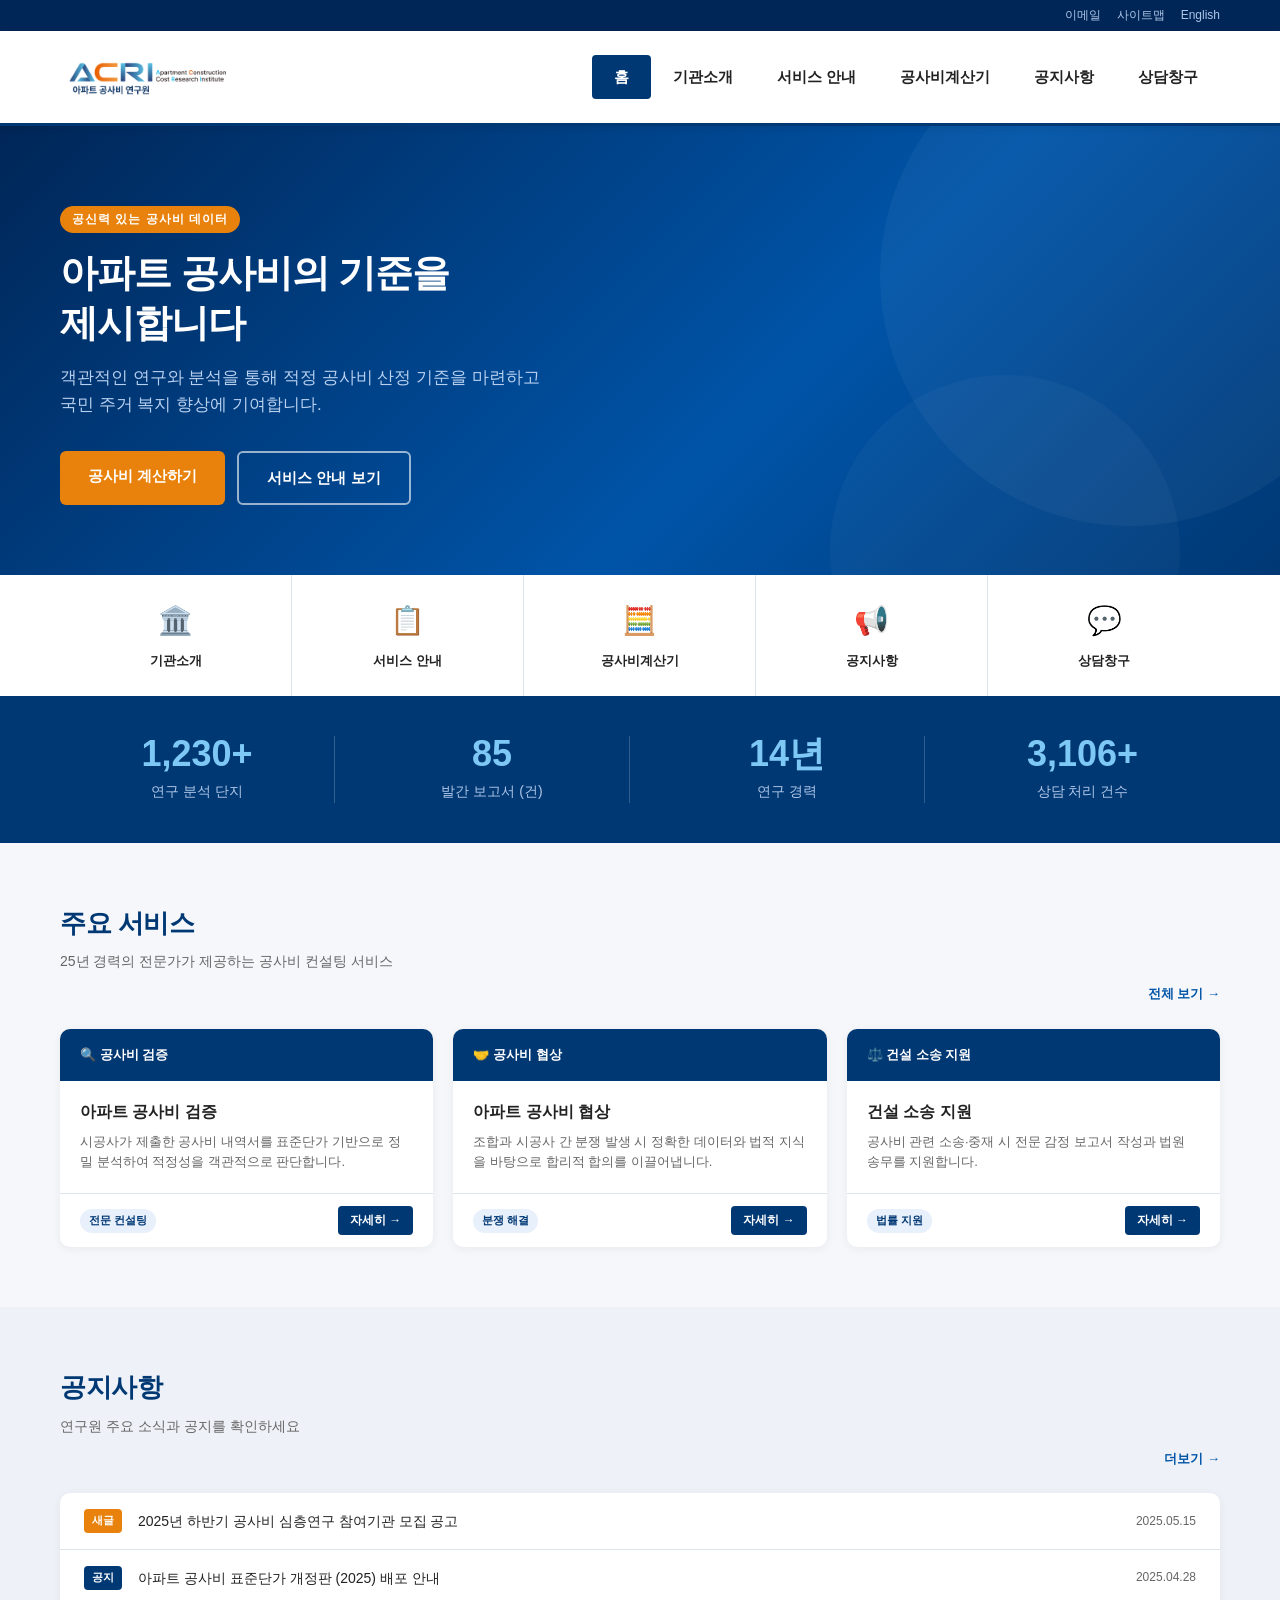
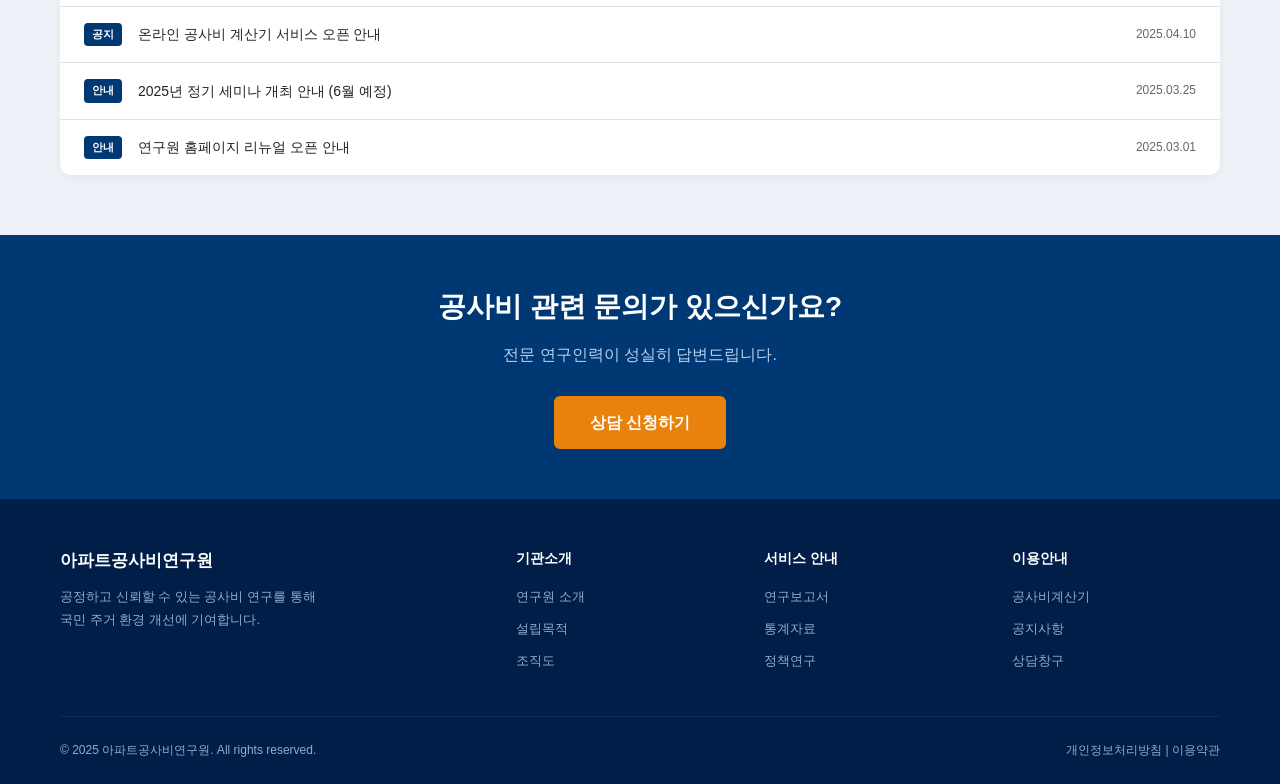
==== commit be956c8b: "캐시 강제 갱신: no-cache 메타태그 추가 Co-Authored-By: Claude Sonnet 4.6 <noreply@anthropic.com>" ====
--- a/index.html
+++ b/index.html
@@ -3,6 +3,9 @@
 <head>
   <meta charset="UTF-8">
   <meta name="viewport" content="width=device-width, initial-scale=1.0">
+  <meta http-equiv="Cache-Control" content="no-cache, no-store, must-revalidate">
+  <meta http-equiv="Pragma" content="no-cache">
+  <meta http-equiv="Expires" content="0">
   <title>아파트공사비연구원</title>
   <link rel="stylesheet" href="css/style.css">
 </head>
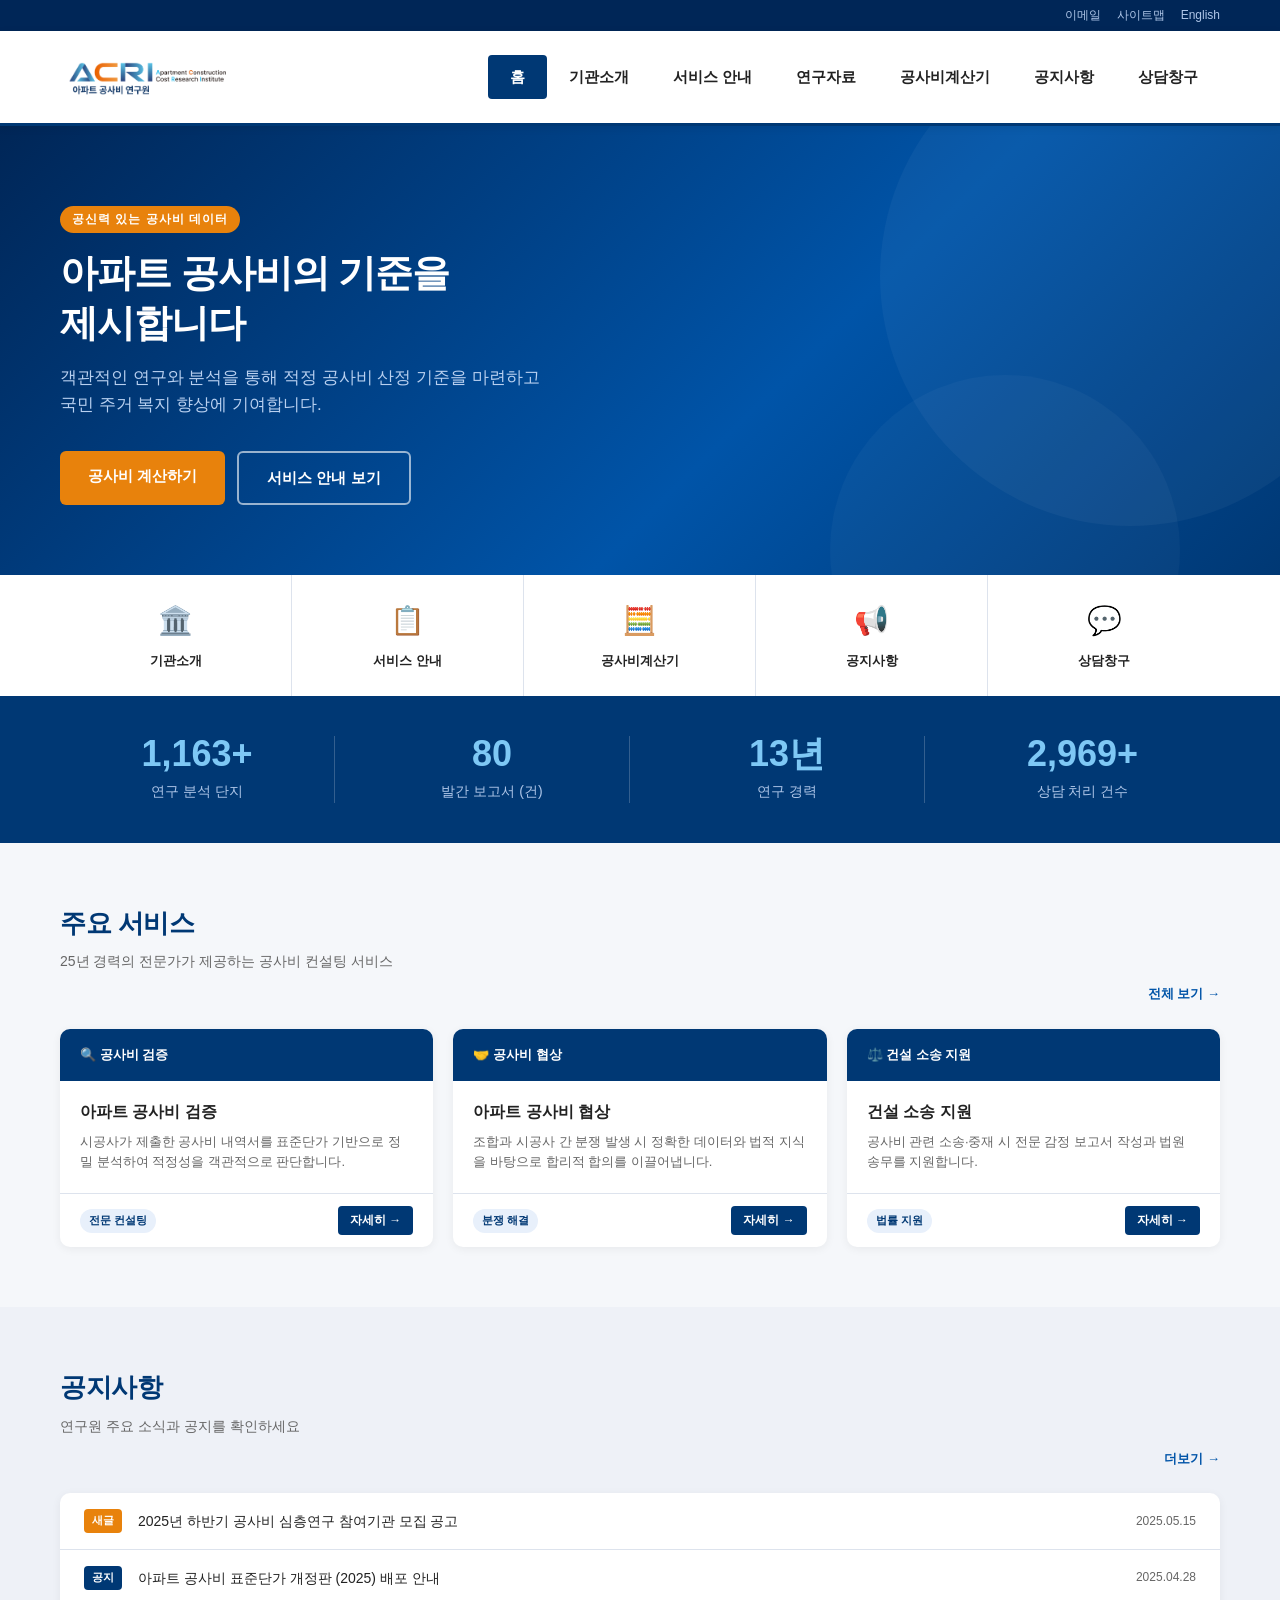
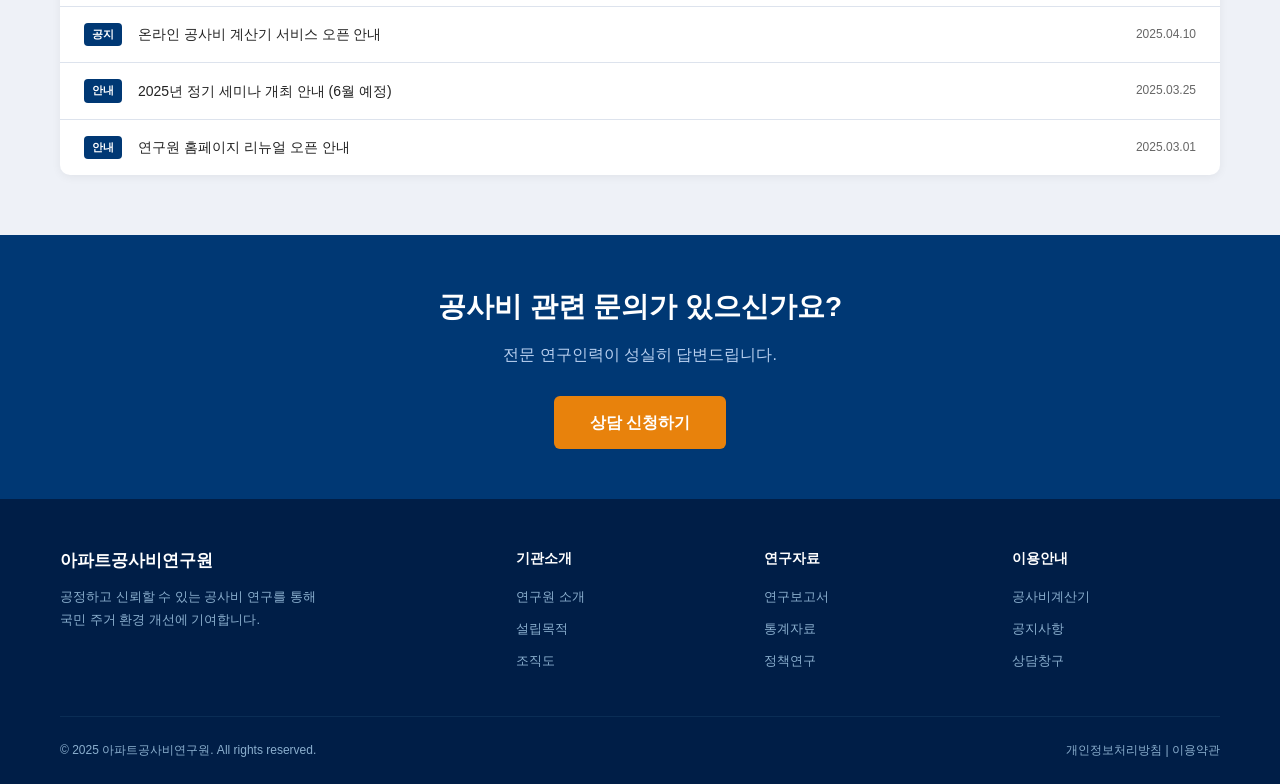
==== commit f28ca57c: "연구자료 페이지 복구: Firestore research 컬렉션과 연동 research.html이 서비스 안내로 교체되면서 사라졌던 연구자료 메뉴를 materials.html로 새" ====
--- a/index.html
+++ b/index.html
@@ -33,6 +33,7 @@
           <li><a href="index.html" class="active">홈</a></li>
           <li><a href="about.html">기관소개</a></li>
           <li><a href="research.html">서비스 안내</a></li>
+          <li><a href="materials.html">연구자료</a></li>
           <li><a href="calculator.html">공사비계산기</a></li>
           <li><a href="news.html">공지사항</a></li>
           <li><a href="contact.html">상담창구</a></li>
@@ -223,11 +224,11 @@
         </ul>
       </div>
       <div class="footer-col">
-        <h4>서비스 안내</h4>
-        <ul>
-          <li><a href="research.html">연구보고서</a></li>
-          <li><a href="research.html">통계자료</a></li>
-          <li><a href="research.html">정책연구</a></li>
+        <h4>연구자료</h4>
+        <ul>
+          <li><a href="materials.html">연구보고서</a></li>
+          <li><a href="materials.html">통계자료</a></li>
+          <li><a href="materials.html">정책연구</a></li>
         </ul>
       </div>
       <div class="footer-col">
